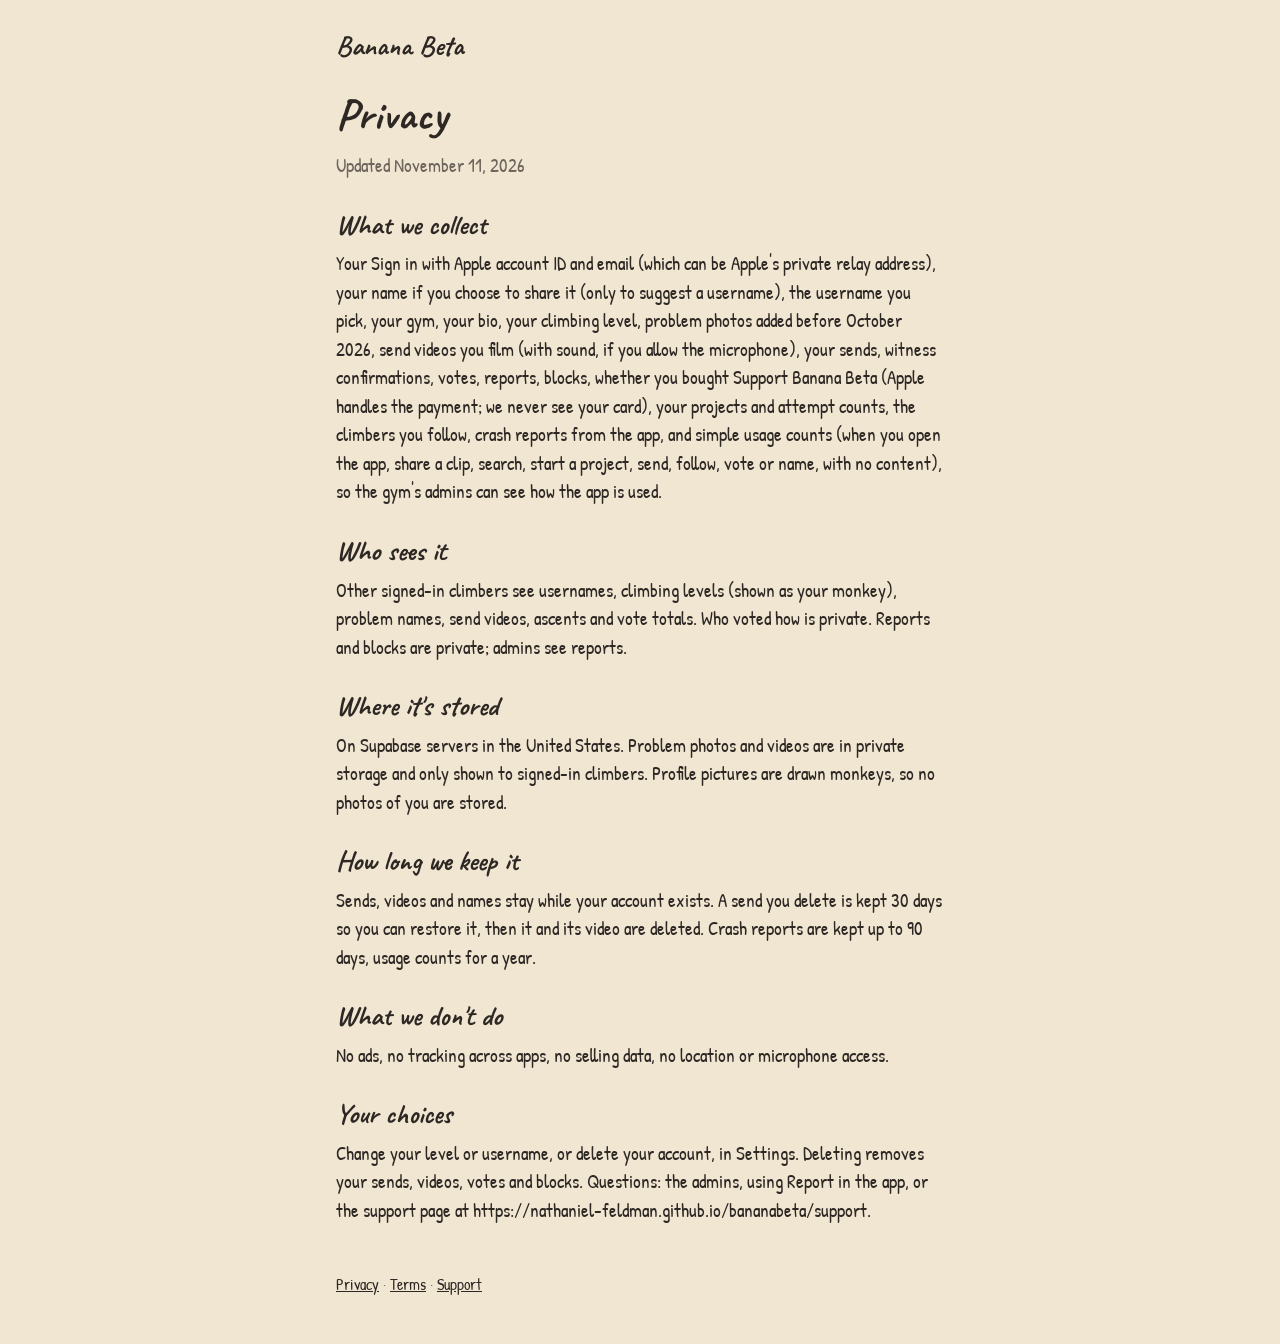
==== privacy/index.html @ 46115ba5 "Privacy and terms: gyms, bios, video sound Co-Authored-By: Claude Opus 5.5 <noreply@anthropic.com>" ====
<!doctype html>
<html lang="en"><head>
<meta charset="utf-8"><meta name="viewport" content="width=device-width, initial-scale=1">
<title>Privacy · Banana Beta</title>
<link rel="preconnect" href="https://fonts.googleapis.com"><link rel="preconnect" href="https://fonts.gstatic.com" crossorigin>
<link href="https://fonts.googleapis.com/css2?family=Caveat:wght@600;700&family=Patrick+Hand&display=swap" rel="stylesheet">
<link rel="stylesheet" href="../style.css">
</head><body><main>
<a class="home" href="../">Banana Beta</a>
<h1>Privacy</h1><p class='muted'>Updated November 11, 2026</p><h2>What we collect</h2><p>Your Sign in with Apple account ID and email (which can be Apple&#x27;s private relay address), your name if you choose to share it (only to suggest a username), the username you pick, your gym, your bio, your climbing level, problem photos added before October 2026, send videos you film (with sound, if you allow the microphone), your sends, witness confirmations, votes, reports, blocks, whether you bought Support Banana Beta (Apple handles the payment; we never see your card), your projects and attempt counts, the climbers you follow, crash reports from the app, and simple usage counts (when you open the app, share a clip, search, start a project, send, follow, vote or name, with no content), so the gym&#x27;s admins can see how the app is used.</p>
<h2>Who sees it</h2><p>Other signed-in climbers see usernames, climbing levels (shown as your monkey), problem names, send videos, ascents and vote totals. Who voted how is private. Reports and blocks are private; admins see reports.</p>
<h2>Where it&#x27;s stored</h2><p>On Supabase servers in the United States. Problem photos and videos are in private storage and only shown to signed-in climbers. Profile pictures are drawn monkeys, so no photos of you are stored.</p>
<h2>How long we keep it</h2><p>Sends, videos and names stay while your account exists. A send you delete is kept 30 days so you can restore it, then it and its video are deleted. Crash reports are kept up to 90 days, usage counts for a year.</p>
<h2>What we don&#x27;t do</h2><p>No ads, no tracking across apps, no selling data, no location or microphone access.</p>
<h2>Your choices</h2><p>Change your level or username, or delete your account, in Settings. Deleting removes your sends, videos, votes and blocks. Questions: the admins, using Report in the app, or the support page at https://nathaniel-feldman.github.io/bananabeta/support.</p>
<footer><a href="../privacy/">Privacy</a> · <a href="../terms/">Terms</a> · <a href="../support/">Support</a></footer>
</main></body></html>
---- style.css ----
:root { --paper: #F1E6D2; --ink: #2E2824; --muted: #6E655C; --yellow: #F2C94C; }
* { box-sizing: border-box; }
body { margin: 0; background: var(--paper); color: var(--ink); font: 19px/1.5 "Patrick Hand", "Noteworthy", sans-serif; }
main { max-width: 640px; margin: 0 auto; padding: 28px 16px 48px; }
.home { font: 700 28px "Caveat", cursive; color: var(--ink); text-decoration: none; }
h1 { font: 700 44px/1.1 "Caveat", cursive; margin: 28px 0 12px; }
h2 { font: 700 28px/1.2 "Caveat", cursive; margin: 28px 0 4px; }
p { margin: 8px 0; }
a { color: var(--ink); }
.muted { color: var(--muted); }
.button { display: inline-block; margin-top: 12px; padding: 12px 22px; background: var(--yellow); color: var(--ink);
  text-decoration: none; border: 1.6px solid var(--ink); border-radius: 18px 14px 20px 15px; font-size: 21px; }
footer { margin-top: 48px; color: var(--muted); font-size: 16px; }
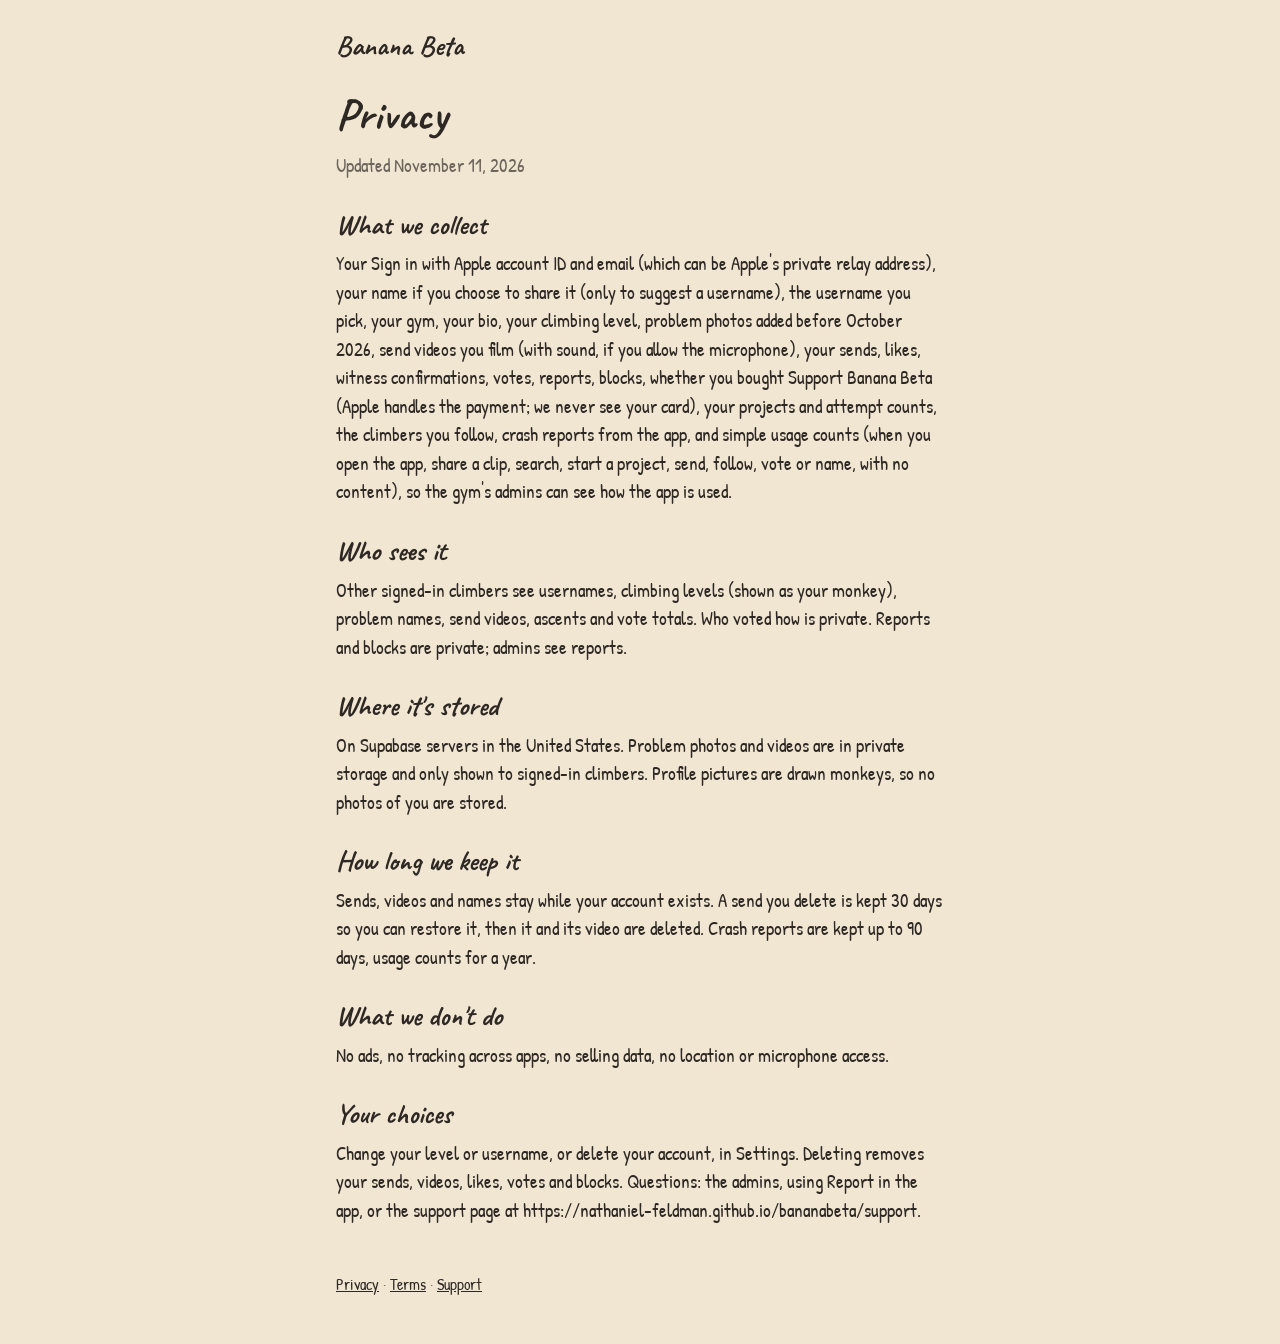
==== commit d2348ea4: "Privacy and terms: likes Co-Authored-By: Claude Opus 5.5 <noreply@anthropic.com>" ====
--- a/privacy/index.html
+++ b/privacy/index.html
@@ -7,11 +7,11 @@
 <link rel="stylesheet" href="../style.css">
 </head><body><main>
 <a class="home" href="../">Banana Beta</a>
-<h1>Privacy</h1><p class='muted'>Updated November 11, 2026</p><h2>What we collect</h2><p>Your Sign in with Apple account ID and email (which can be Apple&#x27;s private relay address), your name if you choose to share it (only to suggest a username), the username you pick, your gym, your bio, your climbing level, problem photos added before October 2026, send videos you film (with sound, if you allow the microphone), your sends, witness confirmations, votes, reports, blocks, whether you bought Support Banana Beta (Apple handles the payment; we never see your card), your projects and attempt counts, the climbers you follow, crash reports from the app, and simple usage counts (when you open the app, share a clip, search, start a project, send, follow, vote or name, with no content), so the gym&#x27;s admins can see how the app is used.</p>
+<h1>Privacy</h1><p class='muted'>Updated November 11, 2026</p><h2>What we collect</h2><p>Your Sign in with Apple account ID and email (which can be Apple&#x27;s private relay address), your name if you choose to share it (only to suggest a username), the username you pick, your gym, your bio, your climbing level, problem photos added before October 2026, send videos you film (with sound, if you allow the microphone), your sends, likes, witness confirmations, votes, reports, blocks, whether you bought Support Banana Beta (Apple handles the payment; we never see your card), your projects and attempt counts, the climbers you follow, crash reports from the app, and simple usage counts (when you open the app, share a clip, search, start a project, send, follow, vote or name, with no content), so the gym&#x27;s admins can see how the app is used.</p>
 <h2>Who sees it</h2><p>Other signed-in climbers see usernames, climbing levels (shown as your monkey), problem names, send videos, ascents and vote totals. Who voted how is private. Reports and blocks are private; admins see reports.</p>
 <h2>Where it&#x27;s stored</h2><p>On Supabase servers in the United States. Problem photos and videos are in private storage and only shown to signed-in climbers. Profile pictures are drawn monkeys, so no photos of you are stored.</p>
 <h2>How long we keep it</h2><p>Sends, videos and names stay while your account exists. A send you delete is kept 30 days so you can restore it, then it and its video are deleted. Crash reports are kept up to 90 days, usage counts for a year.</p>
 <h2>What we don&#x27;t do</h2><p>No ads, no tracking across apps, no selling data, no location or microphone access.</p>
-<h2>Your choices</h2><p>Change your level or username, or delete your account, in Settings. Deleting removes your sends, videos, votes and blocks. Questions: the admins, using Report in the app, or the support page at https://nathaniel-feldman.github.io/bananabeta/support.</p>
+<h2>Your choices</h2><p>Change your level or username, or delete your account, in Settings. Deleting removes your sends, videos, likes, votes and blocks. Questions: the admins, using Report in the app, or the support page at https://nathaniel-feldman.github.io/bananabeta/support.</p>
 <footer><a href="../privacy/">Privacy</a> · <a href="../terms/">Terms</a> · <a href="../support/">Support</a></footer>
 </main></body></html>
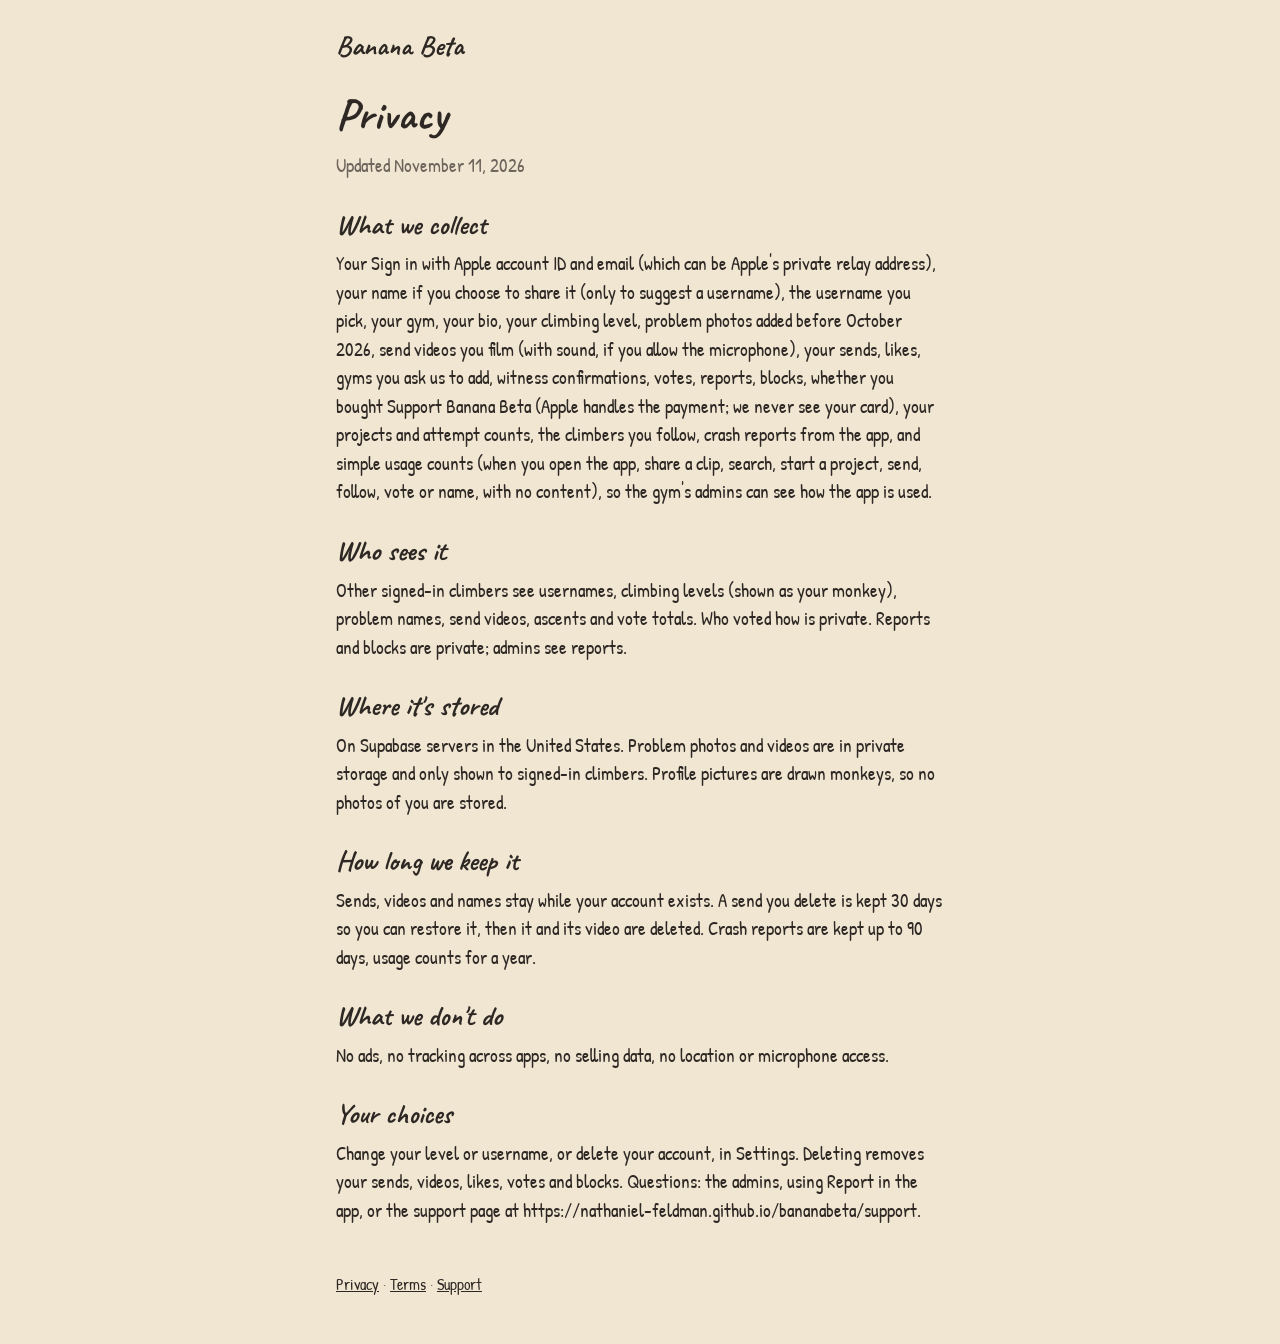
==== commit f9337fbd: "Privacy: gym requests Co-Authored-By: Claude Opus 5.5 <noreply@anthropic.com>" ====
--- a/privacy/index.html
+++ b/privacy/index.html
@@ -7,7 +7,7 @@
 <link rel="stylesheet" href="../style.css">
 </head><body><main>
 <a class="home" href="../">Banana Beta</a>
-<h1>Privacy</h1><p class='muted'>Updated November 11, 2026</p><h2>What we collect</h2><p>Your Sign in with Apple account ID and email (which can be Apple&#x27;s private relay address), your name if you choose to share it (only to suggest a username), the username you pick, your gym, your bio, your climbing level, problem photos added before October 2026, send videos you film (with sound, if you allow the microphone), your sends, likes, witness confirmations, votes, reports, blocks, whether you bought Support Banana Beta (Apple handles the payment; we never see your card), your projects and attempt counts, the climbers you follow, crash reports from the app, and simple usage counts (when you open the app, share a clip, search, start a project, send, follow, vote or name, with no content), so the gym&#x27;s admins can see how the app is used.</p>
+<h1>Privacy</h1><p class='muted'>Updated November 11, 2026</p><h2>What we collect</h2><p>Your Sign in with Apple account ID and email (which can be Apple&#x27;s private relay address), your name if you choose to share it (only to suggest a username), the username you pick, your gym, your bio, your climbing level, problem photos added before October 2026, send videos you film (with sound, if you allow the microphone), your sends, likes, gyms you ask us to add, witness confirmations, votes, reports, blocks, whether you bought Support Banana Beta (Apple handles the payment; we never see your card), your projects and attempt counts, the climbers you follow, crash reports from the app, and simple usage counts (when you open the app, share a clip, search, start a project, send, follow, vote or name, with no content), so the gym&#x27;s admins can see how the app is used.</p>
 <h2>Who sees it</h2><p>Other signed-in climbers see usernames, climbing levels (shown as your monkey), problem names, send videos, ascents and vote totals. Who voted how is private. Reports and blocks are private; admins see reports.</p>
 <h2>Where it&#x27;s stored</h2><p>On Supabase servers in the United States. Problem photos and videos are in private storage and only shown to signed-in climbers. Profile pictures are drawn monkeys, so no photos of you are stored.</p>
 <h2>How long we keep it</h2><p>Sends, videos and names stay while your account exists. A send you delete is kept 30 days so you can restore it, then it and its video are deleted. Crash reports are kept up to 90 days, usage counts for a year.</p>
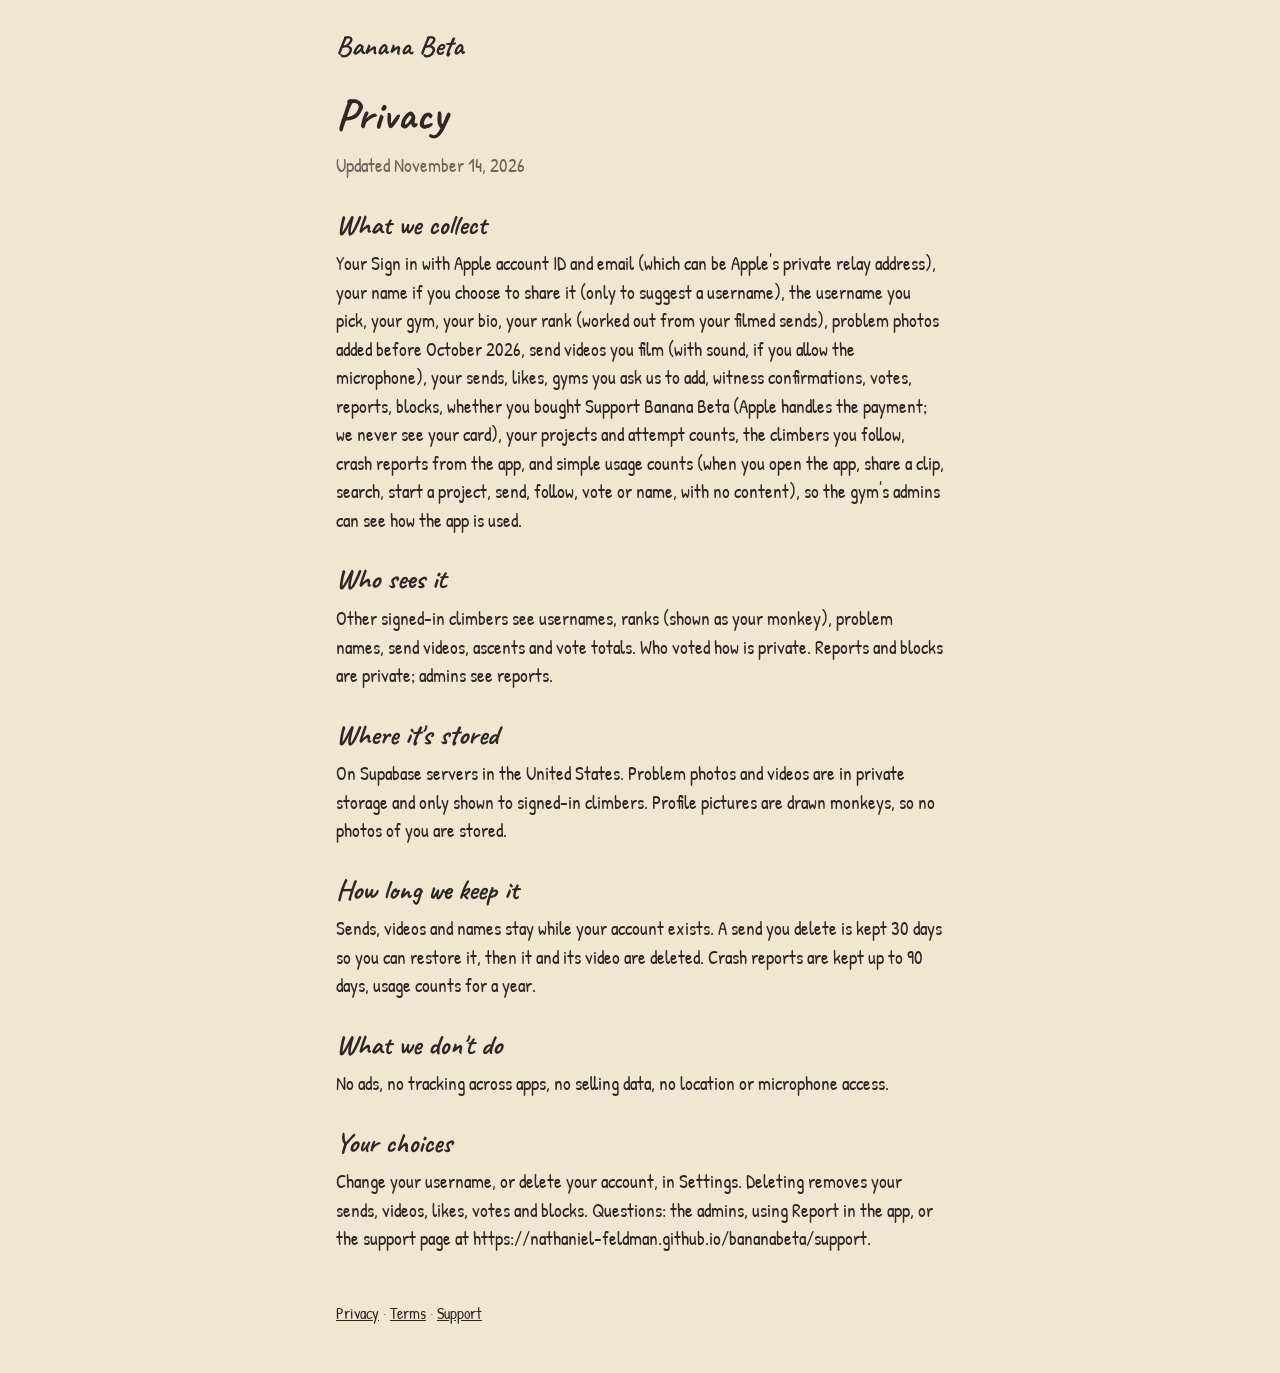
==== commit b4537038: "Privacy and terms: earned ranks Co-Authored-By: Claude Opus 5.5 <noreply@anthropic.com>" ====
--- a/privacy/index.html
+++ b/privacy/index.html
@@ -7,11 +7,11 @@
 <link rel="stylesheet" href="../style.css">
 </head><body><main>
 <a class="home" href="../">Banana Beta</a>
-<h1>Privacy</h1><p class='muted'>Updated November 11, 2026</p><h2>What we collect</h2><p>Your Sign in with Apple account ID and email (which can be Apple&#x27;s private relay address), your name if you choose to share it (only to suggest a username), the username you pick, your gym, your bio, your climbing level, problem photos added before October 2026, send videos you film (with sound, if you allow the microphone), your sends, likes, gyms you ask us to add, witness confirmations, votes, reports, blocks, whether you bought Support Banana Beta (Apple handles the payment; we never see your card), your projects and attempt counts, the climbers you follow, crash reports from the app, and simple usage counts (when you open the app, share a clip, search, start a project, send, follow, vote or name, with no content), so the gym&#x27;s admins can see how the app is used.</p>
-<h2>Who sees it</h2><p>Other signed-in climbers see usernames, climbing levels (shown as your monkey), problem names, send videos, ascents and vote totals. Who voted how is private. Reports and blocks are private; admins see reports.</p>
+<h1>Privacy</h1><p class='muted'>Updated November 14, 2026</p><h2>What we collect</h2><p>Your Sign in with Apple account ID and email (which can be Apple&#x27;s private relay address), your name if you choose to share it (only to suggest a username), the username you pick, your gym, your bio, your rank (worked out from your filmed sends), problem photos added before October 2026, send videos you film (with sound, if you allow the microphone), your sends, likes, gyms you ask us to add, witness confirmations, votes, reports, blocks, whether you bought Support Banana Beta (Apple handles the payment; we never see your card), your projects and attempt counts, the climbers you follow, crash reports from the app, and simple usage counts (when you open the app, share a clip, search, start a project, send, follow, vote or name, with no content), so the gym&#x27;s admins can see how the app is used.</p>
+<h2>Who sees it</h2><p>Other signed-in climbers see usernames, ranks (shown as your monkey), problem names, send videos, ascents and vote totals. Who voted how is private. Reports and blocks are private; admins see reports.</p>
 <h2>Where it&#x27;s stored</h2><p>On Supabase servers in the United States. Problem photos and videos are in private storage and only shown to signed-in climbers. Profile pictures are drawn monkeys, so no photos of you are stored.</p>
 <h2>How long we keep it</h2><p>Sends, videos and names stay while your account exists. A send you delete is kept 30 days so you can restore it, then it and its video are deleted. Crash reports are kept up to 90 days, usage counts for a year.</p>
 <h2>What we don&#x27;t do</h2><p>No ads, no tracking across apps, no selling data, no location or microphone access.</p>
-<h2>Your choices</h2><p>Change your level or username, or delete your account, in Settings. Deleting removes your sends, videos, likes, votes and blocks. Questions: the admins, using Report in the app, or the support page at https://nathaniel-feldman.github.io/bananabeta/support.</p>
+<h2>Your choices</h2><p>Change your username, or delete your account, in Settings. Deleting removes your sends, videos, likes, votes and blocks. Questions: the admins, using Report in the app, or the support page at https://nathaniel-feldman.github.io/bananabeta/support.</p>
 <footer><a href="../privacy/">Privacy</a> · <a href="../terms/">Terms</a> · <a href="../support/">Support</a></footer>
 </main></body></html>
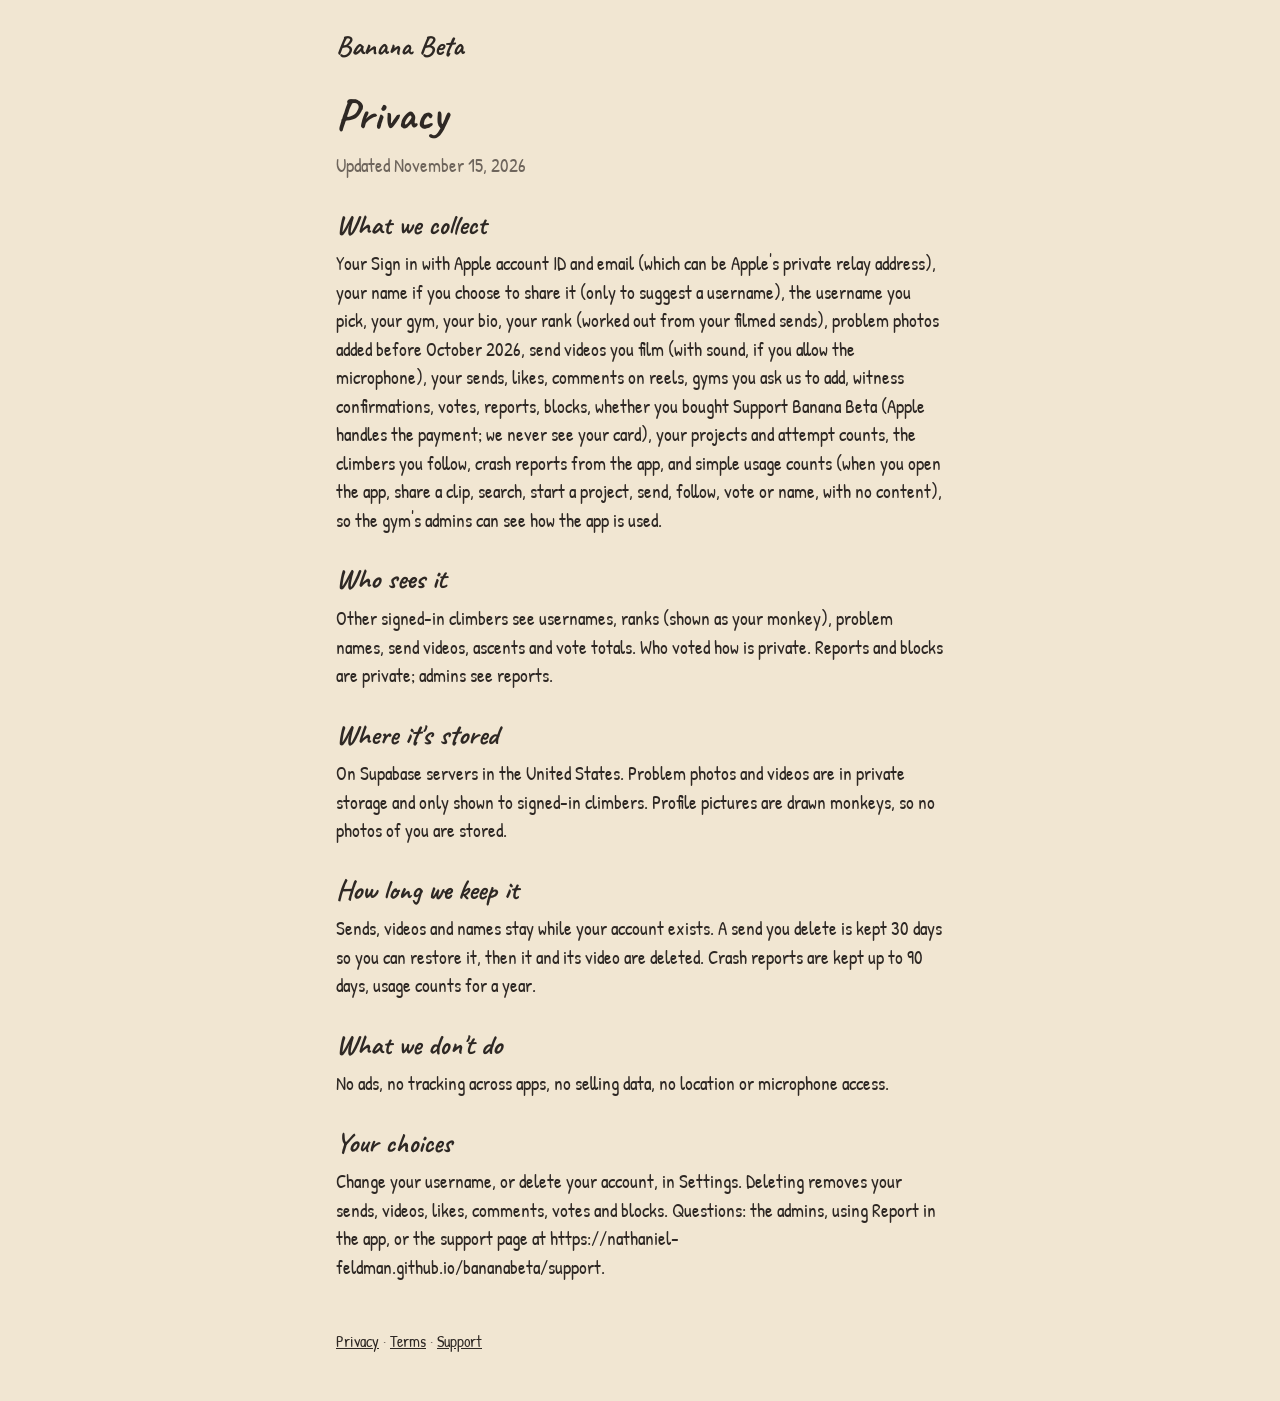
==== commit fd3f0d1c: "Privacy and terms: comments on reels Co-Authored-By: Claude Opus 5.5 <noreply@anthropic.com>" ====
--- a/privacy/index.html
+++ b/privacy/index.html
@@ -7,11 +7,11 @@
 <link rel="stylesheet" href="../style.css">
 </head><body><main>
 <a class="home" href="../">Banana Beta</a>
-<h1>Privacy</h1><p class='muted'>Updated November 14, 2026</p><h2>What we collect</h2><p>Your Sign in with Apple account ID and email (which can be Apple&#x27;s private relay address), your name if you choose to share it (only to suggest a username), the username you pick, your gym, your bio, your rank (worked out from your filmed sends), problem photos added before October 2026, send videos you film (with sound, if you allow the microphone), your sends, likes, gyms you ask us to add, witness confirmations, votes, reports, blocks, whether you bought Support Banana Beta (Apple handles the payment; we never see your card), your projects and attempt counts, the climbers you follow, crash reports from the app, and simple usage counts (when you open the app, share a clip, search, start a project, send, follow, vote or name, with no content), so the gym&#x27;s admins can see how the app is used.</p>
+<h1>Privacy</h1><p class='muted'>Updated November 15, 2026</p><h2>What we collect</h2><p>Your Sign in with Apple account ID and email (which can be Apple&#x27;s private relay address), your name if you choose to share it (only to suggest a username), the username you pick, your gym, your bio, your rank (worked out from your filmed sends), problem photos added before October 2026, send videos you film (with sound, if you allow the microphone), your sends, likes, comments on reels, gyms you ask us to add, witness confirmations, votes, reports, blocks, whether you bought Support Banana Beta (Apple handles the payment; we never see your card), your projects and attempt counts, the climbers you follow, crash reports from the app, and simple usage counts (when you open the app, share a clip, search, start a project, send, follow, vote or name, with no content), so the gym&#x27;s admins can see how the app is used.</p>
 <h2>Who sees it</h2><p>Other signed-in climbers see usernames, ranks (shown as your monkey), problem names, send videos, ascents and vote totals. Who voted how is private. Reports and blocks are private; admins see reports.</p>
 <h2>Where it&#x27;s stored</h2><p>On Supabase servers in the United States. Problem photos and videos are in private storage and only shown to signed-in climbers. Profile pictures are drawn monkeys, so no photos of you are stored.</p>
 <h2>How long we keep it</h2><p>Sends, videos and names stay while your account exists. A send you delete is kept 30 days so you can restore it, then it and its video are deleted. Crash reports are kept up to 90 days, usage counts for a year.</p>
 <h2>What we don&#x27;t do</h2><p>No ads, no tracking across apps, no selling data, no location or microphone access.</p>
-<h2>Your choices</h2><p>Change your username, or delete your account, in Settings. Deleting removes your sends, videos, likes, votes and blocks. Questions: the admins, using Report in the app, or the support page at https://nathaniel-feldman.github.io/bananabeta/support.</p>
+<h2>Your choices</h2><p>Change your username, or delete your account, in Settings. Deleting removes your sends, videos, likes, comments, votes and blocks. Questions: the admins, using Report in the app, or the support page at https://nathaniel-feldman.github.io/bananabeta/support.</p>
 <footer><a href="../privacy/">Privacy</a> · <a href="../terms/">Terms</a> · <a href="../support/">Support</a></footer>
 </main></body></html>
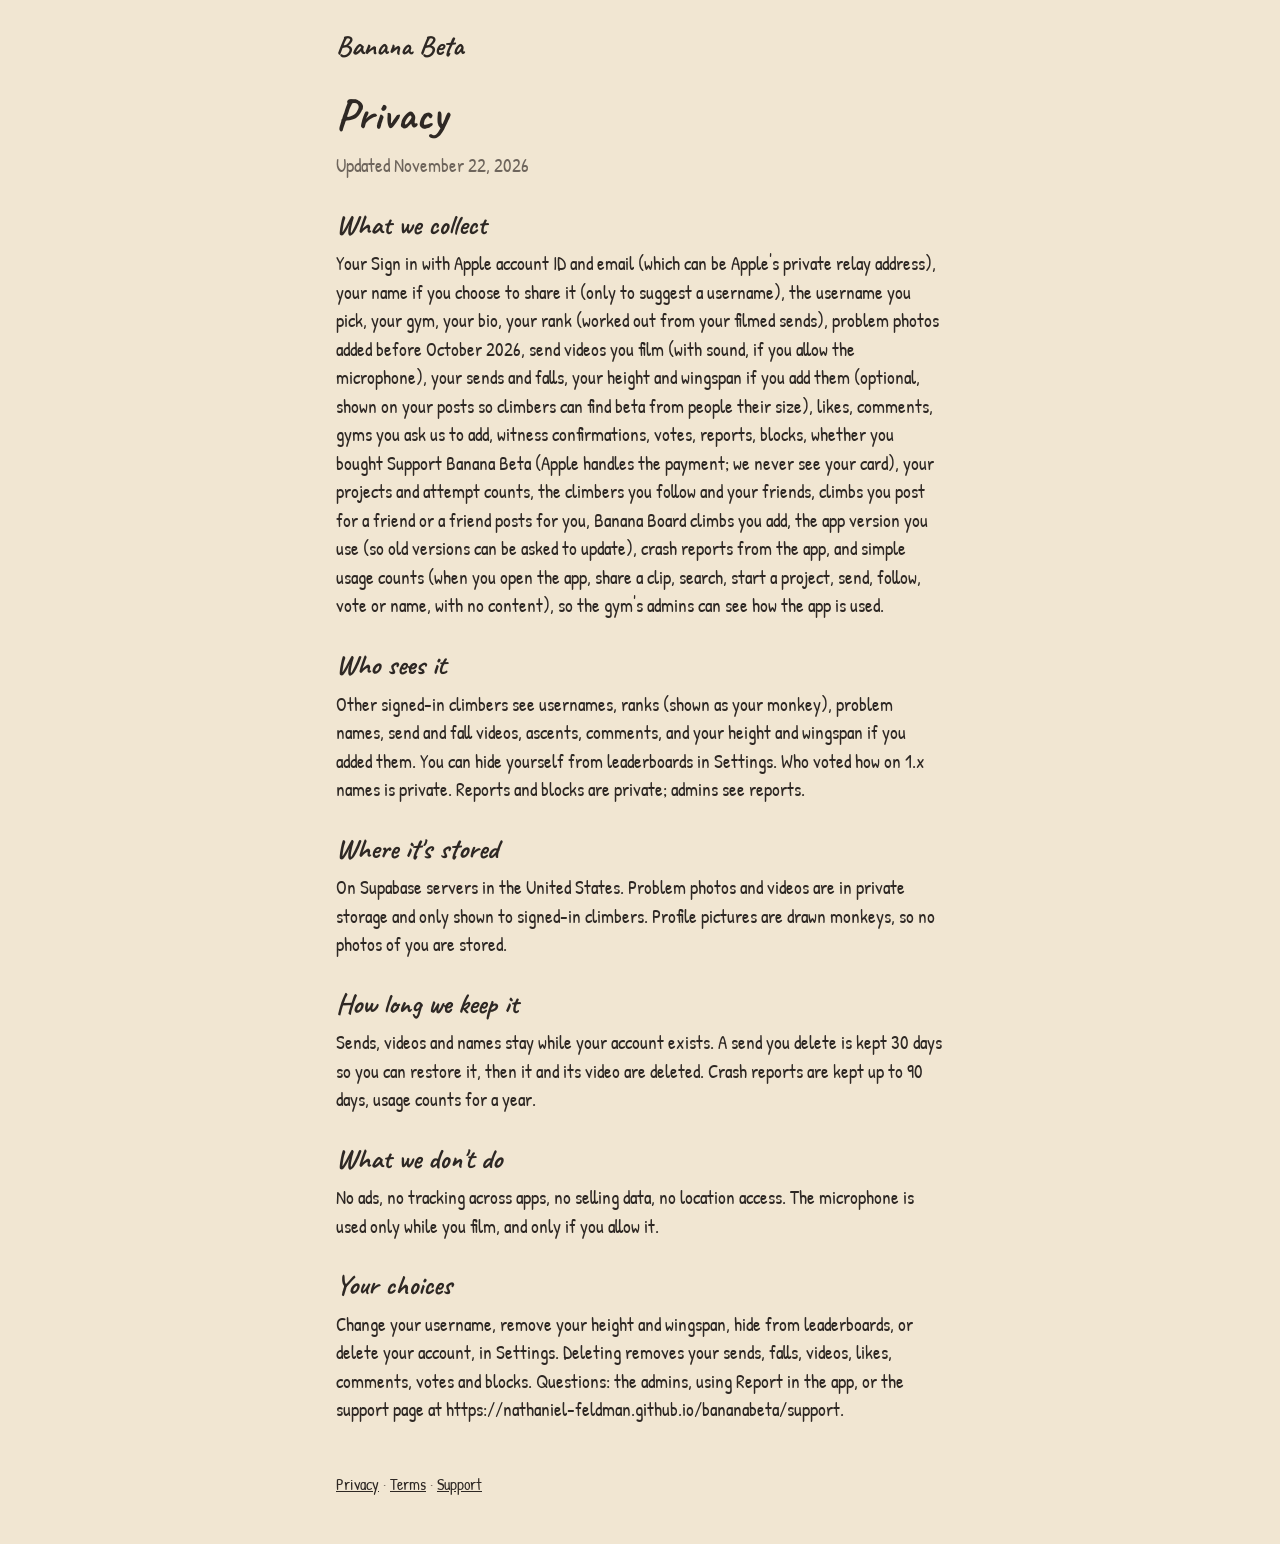
==== commit e43da55e: "Privacy and terms updated for Banana Beta 2.0" ====
--- a/privacy/index.html
+++ b/privacy/index.html
@@ -7,11 +7,11 @@
 <link rel="stylesheet" href="../style.css">
 </head><body><main>
 <a class="home" href="../">Banana Beta</a>
-<h1>Privacy</h1><p class='muted'>Updated November 15, 2026</p><h2>What we collect</h2><p>Your Sign in with Apple account ID and email (which can be Apple&#x27;s private relay address), your name if you choose to share it (only to suggest a username), the username you pick, your gym, your bio, your rank (worked out from your filmed sends), problem photos added before October 2026, send videos you film (with sound, if you allow the microphone), your sends, likes, comments on reels, gyms you ask us to add, witness confirmations, votes, reports, blocks, whether you bought Support Banana Beta (Apple handles the payment; we never see your card), your projects and attempt counts, the climbers you follow, crash reports from the app, and simple usage counts (when you open the app, share a clip, search, start a project, send, follow, vote or name, with no content), so the gym&#x27;s admins can see how the app is used.</p>
-<h2>Who sees it</h2><p>Other signed-in climbers see usernames, ranks (shown as your monkey), problem names, send videos, ascents and vote totals. Who voted how is private. Reports and blocks are private; admins see reports.</p>
+<h1>Privacy</h1><p class='muted'>Updated November 22, 2026</p><h2>What we collect</h2><p>Your Sign in with Apple account ID and email (which can be Apple&#x27;s private relay address), your name if you choose to share it (only to suggest a username), the username you pick, your gym, your bio, your rank (worked out from your filmed sends), problem photos added before October 2026, send videos you film (with sound, if you allow the microphone), your sends and falls, your height and wingspan if you add them (optional, shown on your posts so climbers can find beta from people their size), likes, comments, gyms you ask us to add, witness confirmations, votes, reports, blocks, whether you bought Support Banana Beta (Apple handles the payment; we never see your card), your projects and attempt counts, the climbers you follow and your friends, climbs you post for a friend or a friend posts for you, Banana Board climbs you add, the app version you use (so old versions can be asked to update), crash reports from the app, and simple usage counts (when you open the app, share a clip, search, start a project, send, follow, vote or name, with no content), so the gym&#x27;s admins can see how the app is used.</p>
+<h2>Who sees it</h2><p>Other signed-in climbers see usernames, ranks (shown as your monkey), problem names, send and fall videos, ascents, comments, and your height and wingspan if you added them. You can hide yourself from leaderboards in Settings. Who voted how on 1.x names is private. Reports and blocks are private; admins see reports.</p>
 <h2>Where it&#x27;s stored</h2><p>On Supabase servers in the United States. Problem photos and videos are in private storage and only shown to signed-in climbers. Profile pictures are drawn monkeys, so no photos of you are stored.</p>
 <h2>How long we keep it</h2><p>Sends, videos and names stay while your account exists. A send you delete is kept 30 days so you can restore it, then it and its video are deleted. Crash reports are kept up to 90 days, usage counts for a year.</p>
-<h2>What we don&#x27;t do</h2><p>No ads, no tracking across apps, no selling data, no location or microphone access.</p>
-<h2>Your choices</h2><p>Change your username, or delete your account, in Settings. Deleting removes your sends, videos, likes, comments, votes and blocks. Questions: the admins, using Report in the app, or the support page at https://nathaniel-feldman.github.io/bananabeta/support.</p>
+<h2>What we don&#x27;t do</h2><p>No ads, no tracking across apps, no selling data, no location access. The microphone is used only while you film, and only if you allow it.</p>
+<h2>Your choices</h2><p>Change your username, remove your height and wingspan, hide from leaderboards, or delete your account, in Settings. Deleting removes your sends, falls, videos, likes, comments, votes and blocks. Questions: the admins, using Report in the app, or the support page at https://nathaniel-feldman.github.io/bananabeta/support.</p>
 <footer><a href="../privacy/">Privacy</a> · <a href="../terms/">Terms</a> · <a href="../support/">Support</a></footer>
 </main></body></html>
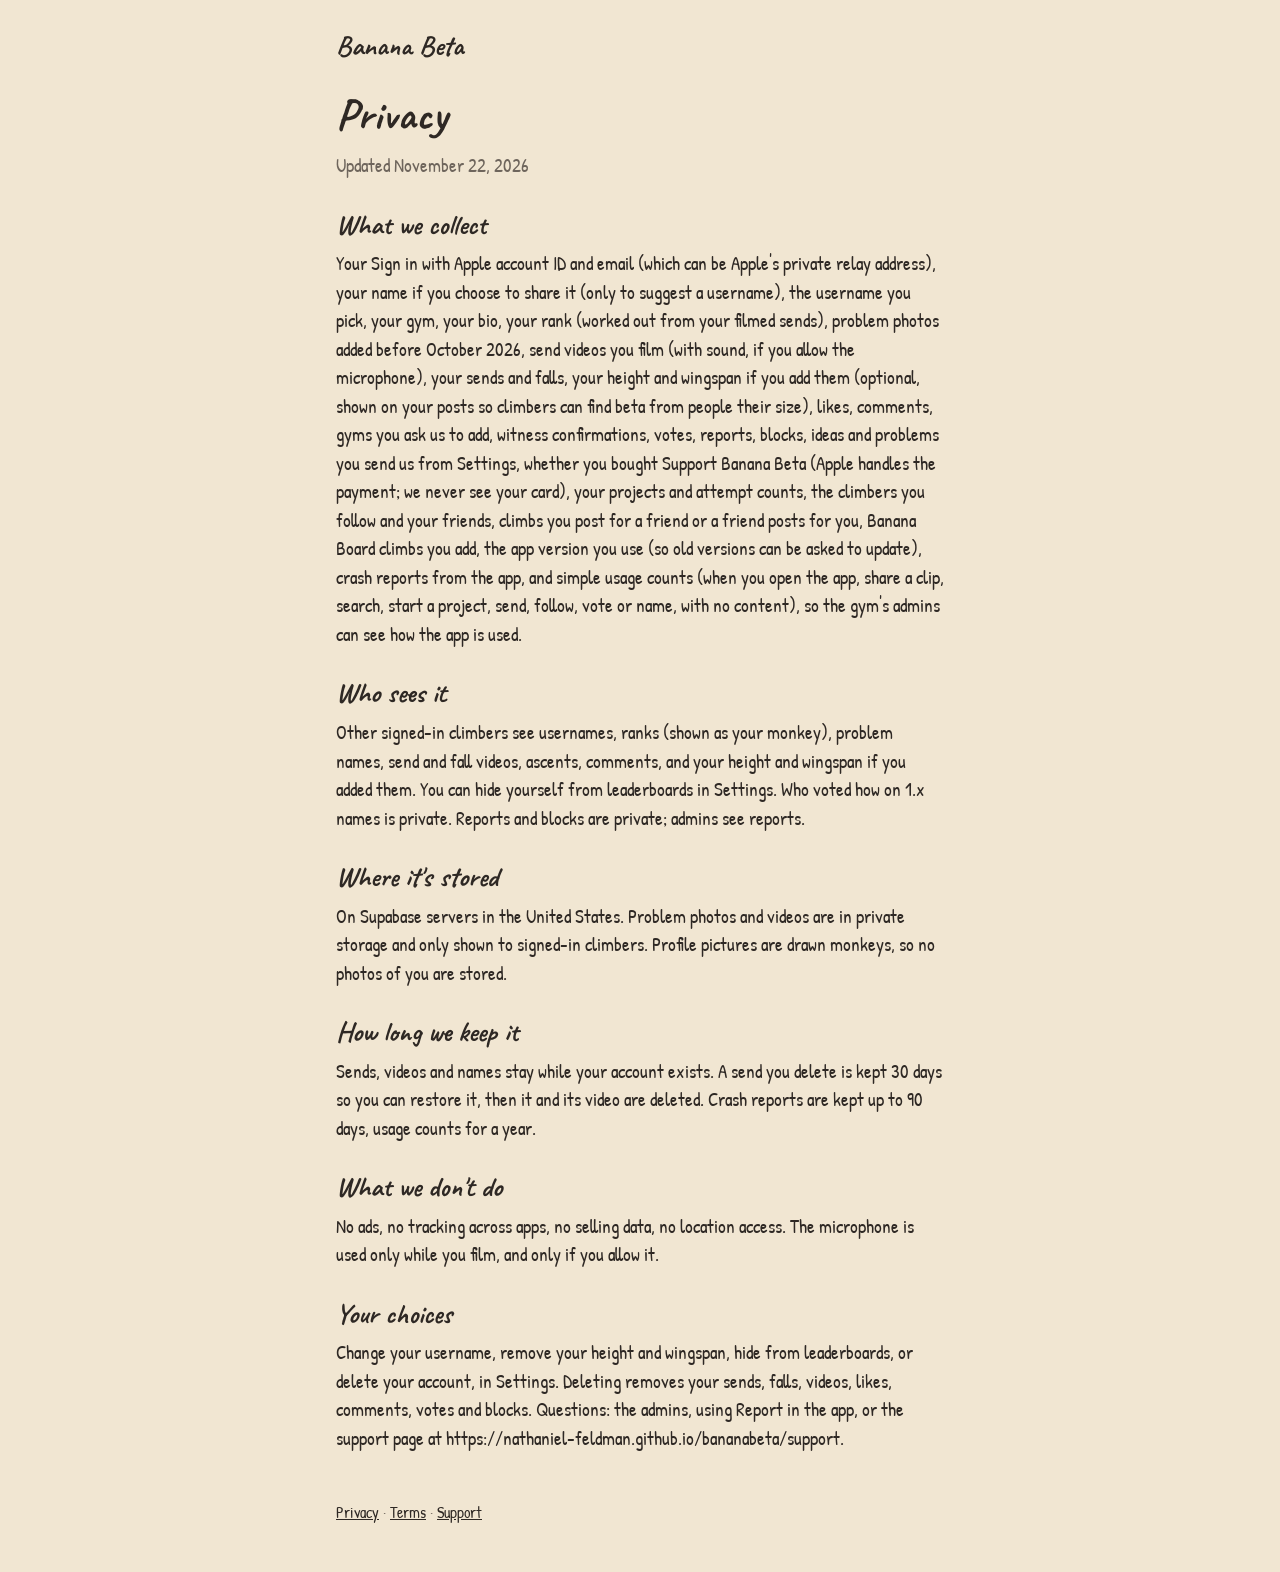
==== commit 5b5900fd: "Banana Beta 2.0.1: what the app does, replies and suggestions, ideas and bugs on Support" ====
--- a/privacy/index.html
+++ b/privacy/index.html
@@ -7,7 +7,7 @@
 <link rel="stylesheet" href="../style.css">
 </head><body><main>
 <a class="home" href="../">Banana Beta</a>
-<h1>Privacy</h1><p class='muted'>Updated November 22, 2026</p><h2>What we collect</h2><p>Your Sign in with Apple account ID and email (which can be Apple&#x27;s private relay address), your name if you choose to share it (only to suggest a username), the username you pick, your gym, your bio, your rank (worked out from your filmed sends), problem photos added before October 2026, send videos you film (with sound, if you allow the microphone), your sends and falls, your height and wingspan if you add them (optional, shown on your posts so climbers can find beta from people their size), likes, comments, gyms you ask us to add, witness confirmations, votes, reports, blocks, whether you bought Support Banana Beta (Apple handles the payment; we never see your card), your projects and attempt counts, the climbers you follow and your friends, climbs you post for a friend or a friend posts for you, Banana Board climbs you add, the app version you use (so old versions can be asked to update), crash reports from the app, and simple usage counts (when you open the app, share a clip, search, start a project, send, follow, vote or name, with no content), so the gym&#x27;s admins can see how the app is used.</p>
+<h1>Privacy</h1><p class='muted'>Updated November 22, 2026</p><h2>What we collect</h2><p>Your Sign in with Apple account ID and email (which can be Apple&#x27;s private relay address), your name if you choose to share it (only to suggest a username), the username you pick, your gym, your bio, your rank (worked out from your filmed sends), problem photos added before October 2026, send videos you film (with sound, if you allow the microphone), your sends and falls, your height and wingspan if you add them (optional, shown on your posts so climbers can find beta from people their size), likes, comments, gyms you ask us to add, witness confirmations, votes, reports, blocks, ideas and problems you send us from Settings, whether you bought Support Banana Beta (Apple handles the payment; we never see your card), your projects and attempt counts, the climbers you follow and your friends, climbs you post for a friend or a friend posts for you, Banana Board climbs you add, the app version you use (so old versions can be asked to update), crash reports from the app, and simple usage counts (when you open the app, share a clip, search, start a project, send, follow, vote or name, with no content), so the gym&#x27;s admins can see how the app is used.</p>
 <h2>Who sees it</h2><p>Other signed-in climbers see usernames, ranks (shown as your monkey), problem names, send and fall videos, ascents, comments, and your height and wingspan if you added them. You can hide yourself from leaderboards in Settings. Who voted how on 1.x names is private. Reports and blocks are private; admins see reports.</p>
 <h2>Where it&#x27;s stored</h2><p>On Supabase servers in the United States. Problem photos and videos are in private storage and only shown to signed-in climbers. Profile pictures are drawn monkeys, so no photos of you are stored.</p>
 <h2>How long we keep it</h2><p>Sends, videos and names stay while your account exists. A send you delete is kept 30 days so you can restore it, then it and its video are deleted. Crash reports are kept up to 90 days, usage counts for a year.</p>
--- a/style.css
+++ b/style.css
@@ -11,3 +11,11 @@
 .button { display: inline-block; margin-top: 12px; padding: 12px 22px; background: var(--yellow); color: var(--ink);
   text-decoration: none; border: 1.6px solid var(--ink); border-radius: 18px 14px 20px 15px; font-size: 21px; }
 footer { margin-top: 48px; color: var(--muted); font-size: 16px; }
+.features { list-style: none; padding: 0; margin: 20px 0 8px; }
+.features li { position: relative; padding-left: 34px; margin: 14px 0; }
+.features li::before { content: ""; position: absolute; left: 4px; top: 9px; width: 14px; height: 14px;
+  background: var(--yellow); border: 1.6px solid var(--ink); border-radius: 50% 45% 55% 48%; }
+.features b { font: 700 25px/1 "Caveat", cursive; margin-right: 4px; }
+.new { display: inline-block; font-size: 15px; padding: 1px 9px; margin-left: 6px; vertical-align: 3px;
+  border: 1.4px solid var(--ink); border-radius: 10px 8px 11px 9px; background: #FBF5EA; }
+
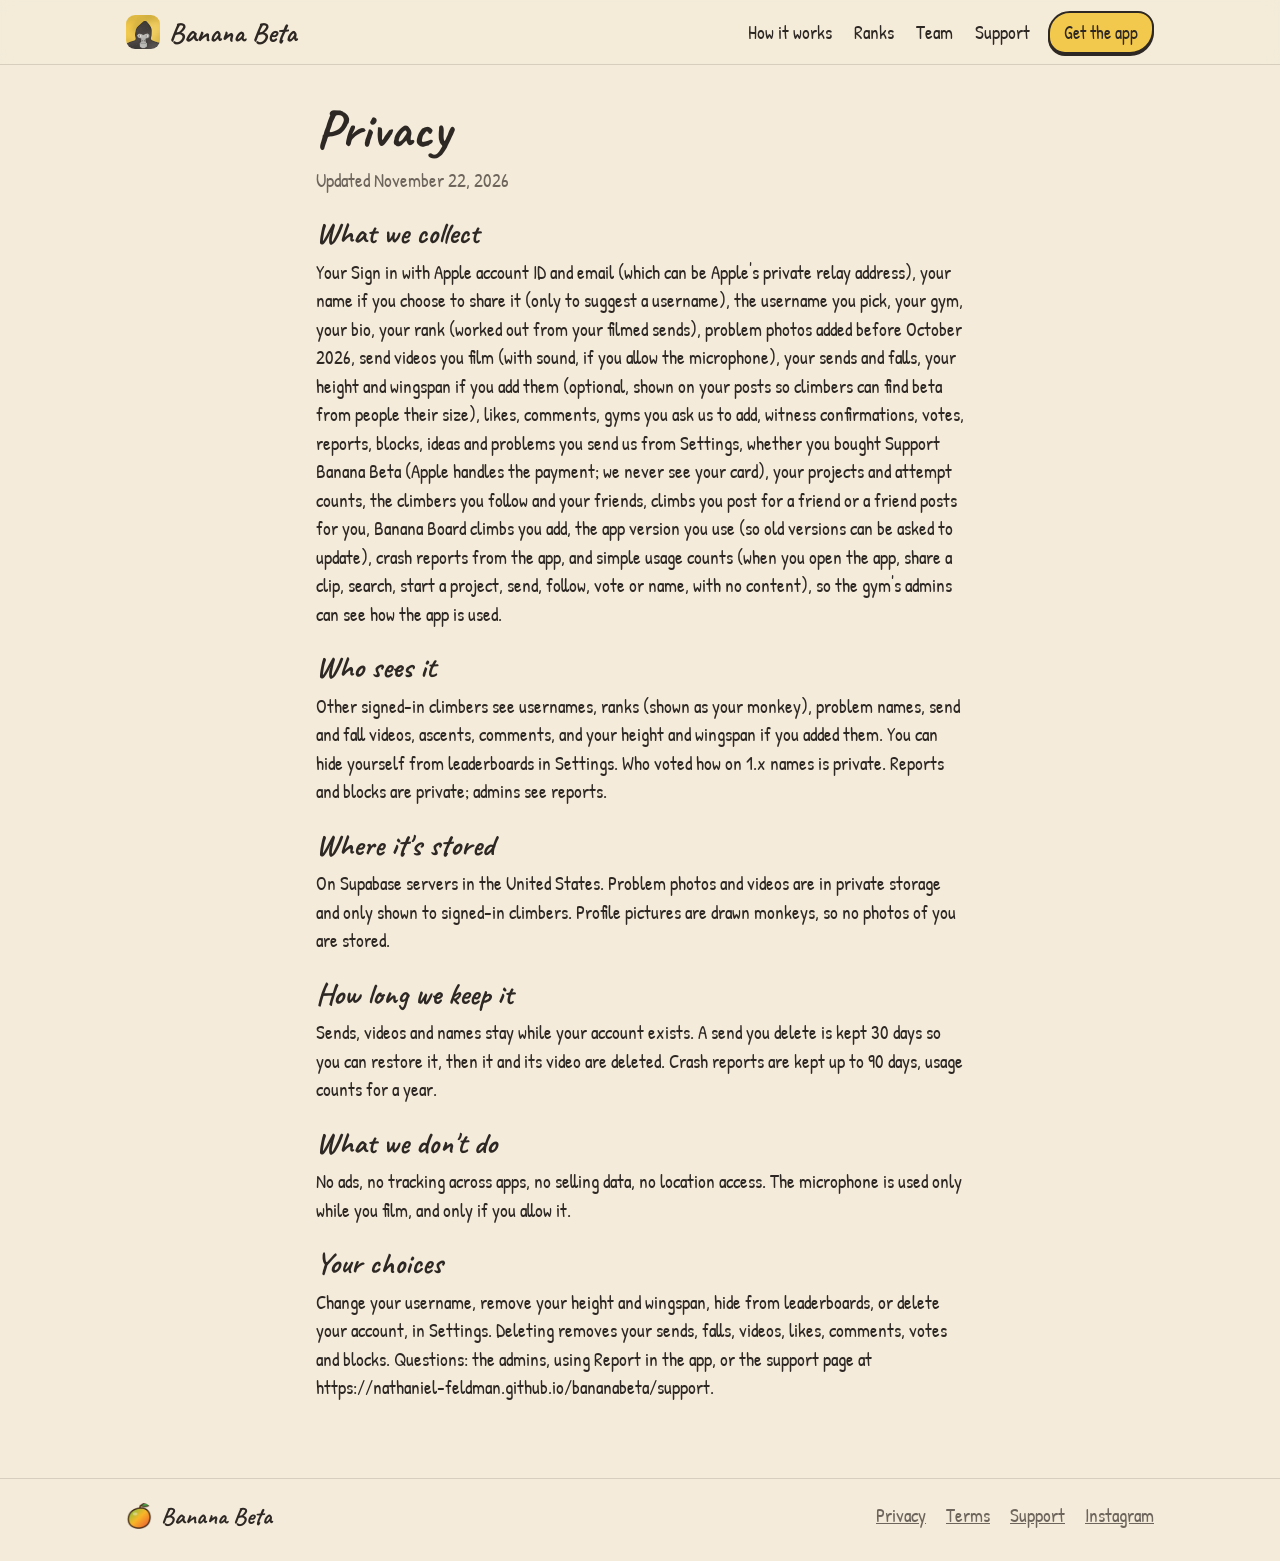
==== commit f9a240de: "Banana Beta website: one page with how it works, features, ranks and the team" ====
--- a/privacy/index.html
+++ b/privacy/index.html
@@ -2,16 +2,34 @@
 <html lang="en"><head>
 <meta charset="utf-8"><meta name="viewport" content="width=device-width, initial-scale=1">
 <title>Privacy · Banana Beta</title>
+<meta name="description" content="Climbing reels for your gym. Film your sends, earn your monkey, name new problems.">
+<meta property="og:title" content="Privacy · Banana Beta">
+<meta property="og:description" content="Climbing reels for your gym. Film your sends, earn your monkey, name new problems.">
+<meta property="og:image" content="../img/icon.png">
+<link rel="icon" href="../img/favicon.png">
+<link rel="apple-touch-icon" href="../img/icon.png">
 <link rel="preconnect" href="https://fonts.googleapis.com"><link rel="preconnect" href="https://fonts.gstatic.com" crossorigin>
 <link href="https://fonts.googleapis.com/css2?family=Caveat:wght@600;700&family=Patrick+Hand&display=swap" rel="stylesheet">
 <link rel="stylesheet" href="../style.css">
-</head><body><main>
-<a class="home" href="../">Banana Beta</a>
-<h1>Privacy</h1><p class='muted'>Updated November 22, 2026</p><h2>What we collect</h2><p>Your Sign in with Apple account ID and email (which can be Apple&#x27;s private relay address), your name if you choose to share it (only to suggest a username), the username you pick, your gym, your bio, your rank (worked out from your filmed sends), problem photos added before October 2026, send videos you film (with sound, if you allow the microphone), your sends and falls, your height and wingspan if you add them (optional, shown on your posts so climbers can find beta from people their size), likes, comments, gyms you ask us to add, witness confirmations, votes, reports, blocks, ideas and problems you send us from Settings, whether you bought Support Banana Beta (Apple handles the payment; we never see your card), your projects and attempt counts, the climbers you follow and your friends, climbs you post for a friend or a friend posts for you, Banana Board climbs you add, the app version you use (so old versions can be asked to update), crash reports from the app, and simple usage counts (when you open the app, share a clip, search, start a project, send, follow, vote or name, with no content), so the gym&#x27;s admins can see how the app is used.</p>
+</head><body>
+<header class="nav"><div class="wrap nav-row">
+  <a class="brand" href="../"><img src="../img/icon.png" alt="" width="34" height="34">Banana Beta</a>
+  <nav class="links">
+    <a href="../#how">How it works</a>
+    <a href="../#ranks">Ranks</a>
+    <a href="../#team">Team</a>
+    <a href="../support/">Support</a>
+  </nav>
+  <a class="button small" href="https://apps.apple.com/app/id6826756318">Get the app</a>
+</div></header>
+<main class="wrap narrow"><h1>Privacy</h1><p class='muted'>Updated November 22, 2026</p><h2>What we collect</h2><p>Your Sign in with Apple account ID and email (which can be Apple&#x27;s private relay address), your name if you choose to share it (only to suggest a username), the username you pick, your gym, your bio, your rank (worked out from your filmed sends), problem photos added before October 2026, send videos you film (with sound, if you allow the microphone), your sends and falls, your height and wingspan if you add them (optional, shown on your posts so climbers can find beta from people their size), likes, comments, gyms you ask us to add, witness confirmations, votes, reports, blocks, ideas and problems you send us from Settings, whether you bought Support Banana Beta (Apple handles the payment; we never see your card), your projects and attempt counts, the climbers you follow and your friends, climbs you post for a friend or a friend posts for you, Banana Board climbs you add, the app version you use (so old versions can be asked to update), crash reports from the app, and simple usage counts (when you open the app, share a clip, search, start a project, send, follow, vote or name, with no content), so the gym&#x27;s admins can see how the app is used.</p>
 <h2>Who sees it</h2><p>Other signed-in climbers see usernames, ranks (shown as your monkey), problem names, send and fall videos, ascents, comments, and your height and wingspan if you added them. You can hide yourself from leaderboards in Settings. Who voted how on 1.x names is private. Reports and blocks are private; admins see reports.</p>
 <h2>Where it&#x27;s stored</h2><p>On Supabase servers in the United States. Problem photos and videos are in private storage and only shown to signed-in climbers. Profile pictures are drawn monkeys, so no photos of you are stored.</p>
 <h2>How long we keep it</h2><p>Sends, videos and names stay while your account exists. A send you delete is kept 30 days so you can restore it, then it and its video are deleted. Crash reports are kept up to 90 days, usage counts for a year.</p>
 <h2>What we don&#x27;t do</h2><p>No ads, no tracking across apps, no selling data, no location access. The microphone is used only while you film, and only if you allow it.</p>
-<h2>Your choices</h2><p>Change your username, remove your height and wingspan, hide from leaderboards, or delete your account, in Settings. Deleting removes your sends, falls, videos, likes, comments, votes and blocks. Questions: the admins, using Report in the app, or the support page at https://nathaniel-feldman.github.io/bananabeta/support.</p>
-<footer><a href="../privacy/">Privacy</a> · <a href="../terms/">Terms</a> · <a href="../support/">Support</a></footer>
-</main></body></html>
+<h2>Your choices</h2><p>Change your username, remove your height and wingspan, hide from leaderboards, or delete your account, in Settings. Deleting removes your sends, falls, videos, likes, comments, votes and blocks. Questions: the admins, using Report in the app, or the support page at https://nathaniel-feldman.github.io/bananabeta/support.</p></main>
+<footer class="foot"><div class="wrap foot-row">
+  <span class="brand quiet"><img src="../img/mango.png" alt="" width="26" height="26">Banana Beta</span>
+  <span class="foot-links"><a href="../privacy/">Privacy</a><a href="../terms/">Terms</a><a href="../support/">Support</a><a href="https://www.instagram.com/bananabeta.app/">Instagram</a></span>
+</div></footer>
+</body></html>
--- a/style.css
+++ b/style.css
@@ -1,21 +1,110 @@
-:root { --paper: #F1E6D2; --ink: #2E2824; --muted: #6E655C; --yellow: #F2C94C; }
+:root { --paper: #F4EBDA; --card: #FBF5EA; --ink: #2E2824; --muted: #6E655C; --yellow: #F2C94C; --sage: #D6E9C6; --line: #2E2824; }
 * { box-sizing: border-box; }
-body { margin: 0; background: var(--paper); color: var(--ink); font: 19px/1.5 "Patrick Hand", "Noteworthy", sans-serif; }
-main { max-width: 640px; margin: 0 auto; padding: 28px 16px 48px; }
-.home { font: 700 28px "Caveat", cursive; color: var(--ink); text-decoration: none; }
-h1 { font: 700 44px/1.1 "Caveat", cursive; margin: 28px 0 12px; }
-h2 { font: 700 28px/1.2 "Caveat", cursive; margin: 28px 0 4px; }
+html { scroll-behavior: smooth; scroll-padding-top: 90px; }
+body { margin: 0; background: var(--paper); color: var(--ink); font: 19px/1.5 "Patrick Hand", "Noteworthy", sans-serif; overflow-x: hidden; }
+img { max-width: 100%; height: auto; }
+a { color: var(--ink); }
+h1, h2, h3 { font-family: "Caveat", cursive; font-weight: 700; line-height: 1.05; margin: 0; }
+h1 { font-size: clamp(46px, 7vw, 72px); }
+h2 { font-size: clamp(38px, 5vw, 52px); text-align: center; margin-bottom: 8px; }
+h3 { font-size: 30px; }
 p { margin: 8px 0; }
-a { color: var(--ink); }
+.wrap { max-width: 1060px; margin: 0 auto; padding: 0 16px; }
+.narrow { max-width: 680px; padding-top: 36px; padding-bottom: 48px; }
+.narrow h1 { font-size: 54px; margin-bottom: 4px; }
+.narrow h2 { font-size: 30px; text-align: left; margin: 24px 0 2px; }
+.center { text-align: center; }
 .muted { color: var(--muted); }
-.button { display: inline-block; margin-top: 12px; padding: 12px 22px; background: var(--yellow); color: var(--ink);
-  text-decoration: none; border: 1.6px solid var(--ink); border-radius: 18px 14px 20px 15px; font-size: 21px; }
-footer { margin-top: 48px; color: var(--muted); font-size: 16px; }
-.features { list-style: none; padding: 0; margin: 20px 0 8px; }
-.features li { position: relative; padding-left: 34px; margin: 14px 0; }
-.features li::before { content: ""; position: absolute; left: 4px; top: 9px; width: 14px; height: 14px;
-  background: var(--yellow); border: 1.6px solid var(--ink); border-radius: 50% 45% 55% 48%; }
-.features b { font: 700 25px/1 "Caveat", cursive; margin-right: 4px; }
-.new { display: inline-block; font-size: 15px; padding: 1px 9px; margin-left: 6px; vertical-align: 3px;
-  border: 1.4px solid var(--ink); border-radius: 10px 8px 11px 9px; background: #FBF5EA; }
+.button { display: inline-block; padding: 12px 24px; background: var(--yellow); color: var(--ink); text-decoration: none;
+  border: 2px solid var(--line); border-radius: 22px 16px 24px 17px; font-size: 21px; box-shadow: 0 3px 0 var(--line);
+  transition: transform .12s ease, box-shadow .12s ease; }
+.button:hover { transform: translateY(-1px); box-shadow: 0 4px 0 var(--line); }
+.button:active { transform: translateY(2px); box-shadow: 0 1px 0 var(--line); }
+.button.small { padding: 6px 14px; font-size: 18px; box-shadow: 0 2px 0 var(--line); }
 
+/* Header */
+.nav { position: sticky; top: 0; z-index: 10; background: rgba(244, 235, 218, .92); backdrop-filter: blur(8px);
+  border-bottom: 1.5px solid rgba(46, 40, 36, .15); }
+.nav-row { display: flex; align-items: center; gap: 18px; height: 64px; }
+.brand { display: flex; align-items: center; gap: 9px; font: 700 28px "Caveat", cursive; text-decoration: none; white-space: nowrap; }
+.brand img { border-radius: 9px; }
+.brand.quiet { font-size: 24px; }
+.links { display: flex; gap: 22px; margin-left: auto; }
+.links a { text-decoration: none; font-size: 19px; }
+.links a:hover { text-decoration: underline; text-underline-offset: 4px; }
+
+/* Hero */
+.hero { padding: 44px 0 30px; overflow-x: clip; }
+.hero-row { display: grid; grid-template-columns: 1.05fr 1fr; gap: 28px; align-items: center; }
+.kicker { display: inline-block; margin: 0 0 10px; padding: 2px 12px; background: var(--card); border: 1.5px solid var(--line);
+  border-radius: 12px 10px 13px 9px; font-size: 17px; }
+.lede { font-size: 23px; max-width: 30ch; margin: 14px 0 22px; }
+.hero-art { position: relative; padding-top: 34px; }
+.vine { position: absolute; top: 0; left: -6%; width: 112%; max-width: none; z-index: 2; pointer-events: none; }
+.phones { position: relative; height: 560px; }
+.phone { position: absolute; width: 250px; border-radius: 30px; border: 2.5px solid var(--line); box-shadow: 0 14px 30px rgba(46, 40, 36, .18); }
+.phone.back { left: 8%; top: 26px; transform: rotate(-5deg); }
+.phone.front { right: 6%; top: 50px; transform: rotate(4deg); }
+
+/* Sections */
+.band { background: var(--card); border-top: 1.5px solid rgba(46, 40, 36, .12); border-bottom: 1.5px solid rgba(46, 40, 36, .12); padding: 54px 0; margin: 30px 0; }
+.steps { list-style: none; padding: 0; margin: 26px 0 0; display: grid; grid-template-columns: repeat(3, 1fr); gap: 18px; }
+.steps li { background: var(--paper); border: 2px solid var(--line); border-radius: 22px 18px 24px 19px; padding: 22px 22px 18px; }
+.num { display: inline-grid; place-items: center; width: 40px; height: 40px; margin-bottom: 6px; background: var(--yellow);
+  border: 2px solid var(--line); border-radius: 50% 46% 52% 48%; font: 700 26px "Caveat", cursive; }
+.features { display: grid; grid-template-columns: repeat(3, 1fr); gap: 26px 30px; padding-top: 30px; padding-bottom: 20px; }
+.features article { display: flex; gap: 14px; align-items: flex-start; }
+.features img { flex: none; width: 26px; margin-top: 2px; }
+.features h3 { font-size: 29px; }
+.features p { margin-top: 2px; }
+.screens { padding: 18px 0 8px; }
+.shots { display: flex; gap: 26px; justify-content: center; }
+.shots figure { margin: 0; text-align: center; }
+.shots img { width: 230px; border-radius: 26px; border: 2.5px solid var(--line); box-shadow: 0 10px 24px rgba(46, 40, 36, .14); }
+.shots figcaption { margin-top: 8px; font-size: 20px; }
+.ladder { -webkit-mask-image: linear-gradient(90deg, #000 88%, transparent); mask-image: linear-gradient(90deg, #000 88%, transparent);
+  list-style: none; padding: 6px 4px 14px; margin: 24px 0 0; display: flex; gap: 12px; overflow-x: auto;
+  scroll-snap-type: x proximity; scrollbar-width: thin; }
+.ladder li { flex: none; width: 92px; text-align: center; scroll-snap-align: start; }
+.ladder img { width: 76px; height: 76px; }
+.grade { display: block; font: 700 24px/1 "Caveat", cursive; margin-top: 4px; }
+.mname { display: block; font-size: 15px; color: var(--muted); line-height: 1.15; }
+#team { padding: 30px 16px 10px; }
+.team { display: grid; grid-template-columns: repeat(3, 1fr); gap: 20px; margin-top: 24px; }
+.person { text-align: center; background: var(--card); border: 2px solid var(--line); border-radius: 24px 19px 26px 20px; padding: 24px 20px 20px; }
+.person img { width: 104px; height: 104px; }
+.person h3 { font-size: 36px; margin-top: 8px; }
+.role { display: inline-block; margin: 4px 0 8px; padding: 1px 12px; background: var(--sage); border: 1.5px solid var(--line);
+  border-radius: 12px 10px 13px 9px; font-size: 17px; }
+.cta { text-align: center; padding: 56px 16px 40px; }
+.cta img { width: 72px; }
+.cta h2 { margin: 6px 0 12px; }
+
+/* Support */
+details { background: var(--card); border: 2px solid var(--line); border-radius: 18px 15px 19px 14px; padding: 12px 18px; margin: 12px 0; }
+summary { cursor: pointer; font: 700 26px/1.2 "Caveat", cursive; }
+details p { margin: 6px 0 2px; }
+
+/* Footer */
+.foot { border-top: 1.5px solid rgba(46, 40, 36, .15); padding: 22px 0 30px; margin-top: 20px; }
+.foot-row { display: flex; align-items: center; justify-content: space-between; gap: 14px; flex-wrap: wrap; }
+.foot-links { display: flex; gap: 20px; flex-wrap: wrap; }
+.foot-links a { color: var(--muted); }
+
+@media (max-width: 860px) {
+  .nav-row { flex-wrap: wrap; height: auto; padding-top: 8px; padding-bottom: 6px; row-gap: 4px; }
+  .nav-row .button { margin-left: auto; }
+  .links { order: 3; width: 100%; margin: 0; justify-content: space-around; gap: 8px; }
+  .links a { font-size: 17px; }
+  .hero-row { grid-template-columns: 1fr; }
+  .hero-copy { text-align: center; }
+  .lede { margin-left: auto; margin-right: auto; }
+  .phones { height: 470px; max-width: 420px; margin: 0 auto; }
+  .phone { width: 210px; }
+  .steps, .features, .team { grid-template-columns: 1fr; }
+  .features { max-width: 520px; }
+  .shots { overflow-x: auto; justify-content: flex-start; padding-bottom: 10px; scroll-snap-type: x proximity; }
+  .shots figure { flex: none; scroll-snap-align: center; }
+  .shots img { width: 200px; }
+}
+@media (prefers-reduced-motion: reduce) { html { scroll-behavior: auto; } .button { transition: none; } }
